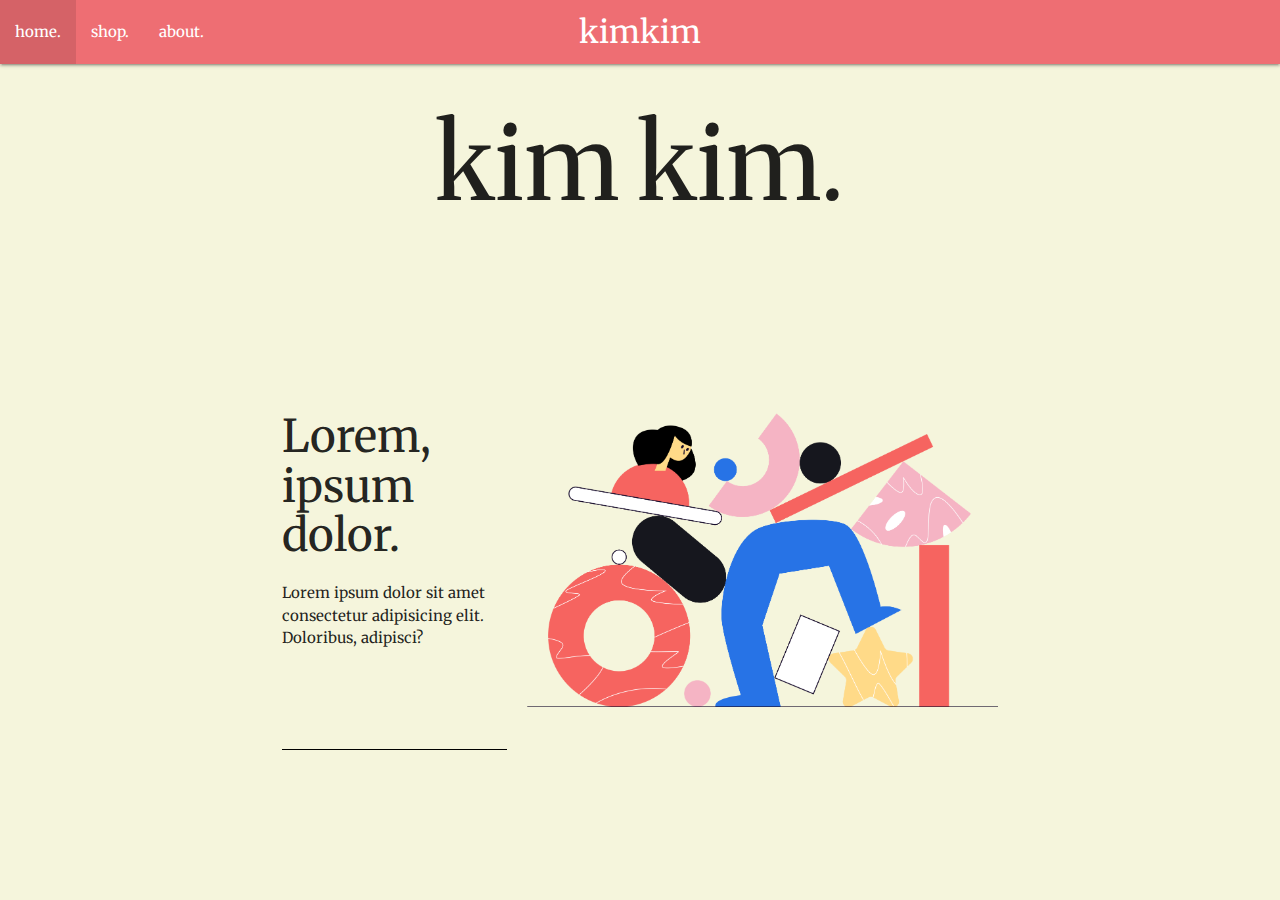
==== index.html @ bc7b5670 "first mock landing page" ====
<!DOCTYPE html>
  <html>
    <head>
      <!--Import Google Icon Font-->
      <link href="https://fonts.googleapis.com/icon?family=Material+Icons" rel="stylesheet">
      <!--css imports-->
      <link type="text/css" rel="stylesheet" href="/css/materialize.css"  media="screen,projection"/>
      <link rel="stylesheet" href="/css/materialize.min.css">
      <link rel="stylesheet" href="/css/style.css">
      <link rel="stylesheet" href="/css/utilities.css">
      <!-- java imports -->
      <link rel="stylesheet" href="/javascript/script.js">
      <link rel="stylesheet" href="/javascript/materialize.min.js">
      <link rel="stylesheet" href="/javascript/materialize.js">
      <!-- font & icon imports -->
      <link rel="preconnect" href="https://fonts.gstatic.com">
      <link href="https://fonts.googleapis.com/css2?family=Merriweather:ital,wght@0,300;0,400;0,700;0,900;1,300;1,400;1,700&display=swap" rel="stylesheet">
      <link rel="stylesheet" href="https://cdnjs.cloudflare.com/ajax/libs/font-awesome/5.15.1/css/all.min.css" />

      <!--Let browser know website is optimized for mobile-->
      <meta name="viewport" content="width=device-width, initial-scale=1.0"/>
    </head>
    <body> 
    <nav>
      <div class="nav-wrapper">
        <a href="#" class="brand-logo center">kimkim</a>
        <ul id="nav-mobile" class="left hide-on-med-and-down">
          <li><a href="sass.html">home.</a></li>
          <li><a href="badges.html">shop.</a></li>
          <li><a href="collapsible.html">about.</a></li>
        </ul>
      </div>
    </nav>
    <div class="main-header">
        <h1>kim kim.</h1>
    </div>

    <!-- showcase -->
    <section class='container'>
        <div class="secondary-header grid">
            <div class="left-header">
                <h2 class="lg-font">Lorem, ipsum dolor.</h2>
                <p class="md-font">Lorem ipsum dolor sit amet consectetur adipisicing elit. Doloribus, adipisci? <br><br><br><br><br><br><br></p>
            </div>
            <div class="right-header">
                <img src="/img/Struct Demo.png" alt="">
            </div>
        </div>

    </section>
     

    


  

      <!--JavaScript at end of body for optimized loading-->
      <script type="text/javascript" src="/javascript/materialize.min.js"></script>
    </body>
  </html>
---- css/style.css ----
* {
    padding: 0;
    margin: 0;
}

body {
    background-color: beige;
}

.main-header h1 {
    font-family: Merriweather;
    font-size: 7rem;
    text-align: center;
}

.nav-wrapper a {
    font-family: Merriweather;
}

.secondary-header {
    margin-top: 80px;
    padding: 50px;
}

.left-header {
    font-family: Merriweather;
    border-bottom: black solid .5px;
    height: 373px;
}

.right-header img {
    width: 100%;
    
}

.right-header {
    grid-column: 2 / 4;
    
   
}
---- css/utilities.css ----
:root {
    --primary-color: rgb(85, 96, 199);
    
}

/* content holders */
.container {
    max-width: 1100px;
    margin: 0 auto;
    overflow: auto;
    padding: 0 40px;
}

.flex {
    display: flex;
    justify-content: center;
    align-items: center;
    height: 100%;
}

.grid {
    display: grid;
    grid-template-columns: repeat(3, 1fr);
    gap: 20px;
    justify-content: center;
    align-items: center;
    height: 100%;
}

.grid-3 {
    display: grid;
    grid-template-columns: 1fr, 2fr;
    gap: 500px;
    justify-content: center;
    align-items: center;
    height: 100%;
}
  
/* fonts */

.md-font {
    font-family: Merriweather;
    font-size: 1rem;
}

.lg-font {
    font-family: Merriweather;
    font-size: 3rem;
}
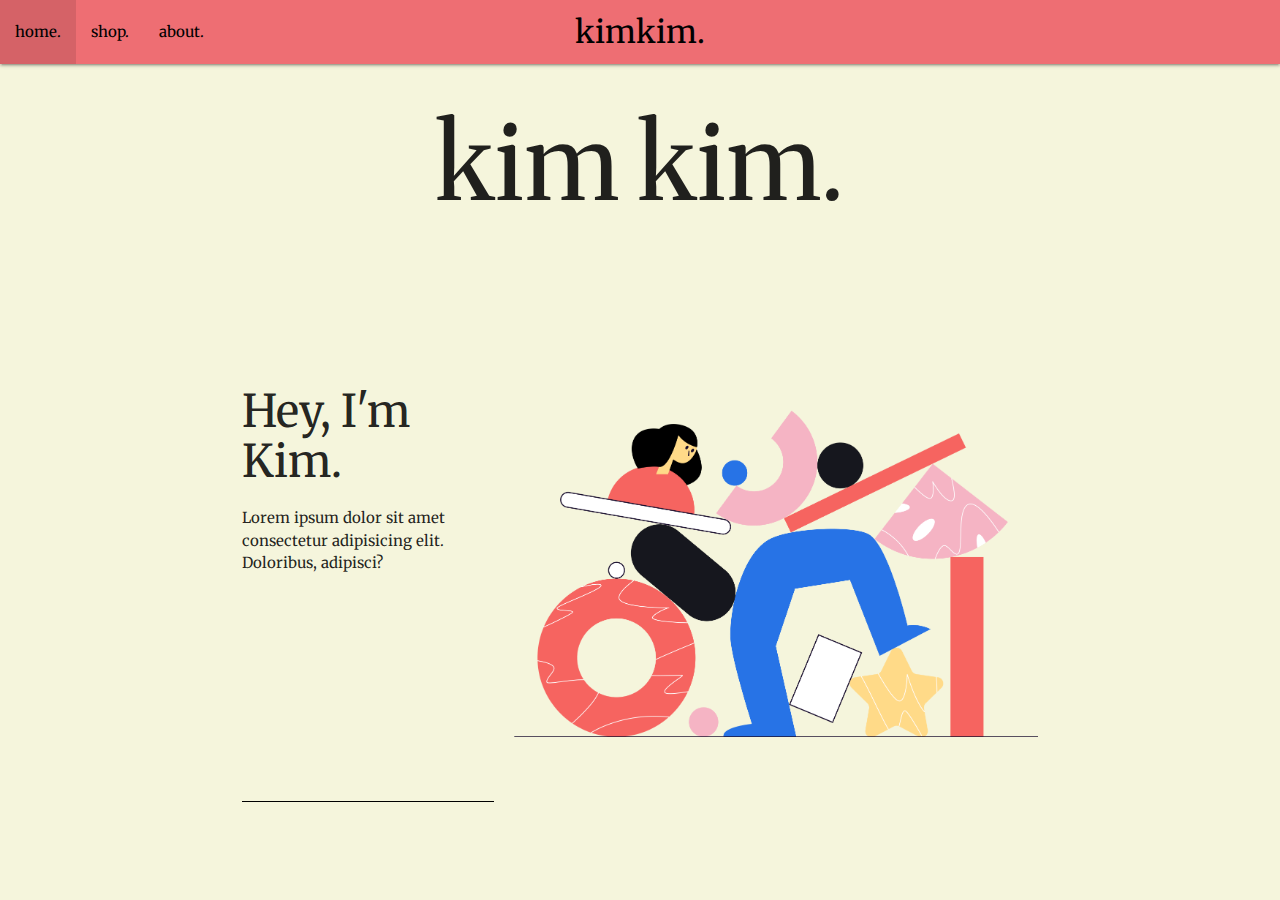
==== commit 8544e93f: "added shop page" ====
--- a/index.html
+++ b/index.html
@@ -23,11 +23,11 @@
     <body> 
     <nav>
       <div class="nav-wrapper">
-        <a href="#" class="brand-logo center">kimkim</a>
+        <a href="#" class="brand-logo center black-text">kimkim.</a>
         <ul id="nav-mobile" class="left hide-on-med-and-down">
-          <li><a href="sass.html">home.</a></li>
-          <li><a href="badges.html">shop.</a></li>
-          <li><a href="collapsible.html">about.</a></li>
+          <li><a href="index.html" class="black-text">home.</a></li>
+          <li><a href="shop.html" class="black-text">shop.</a></li>
+          <li><a href="collapsible.html" class="black-text">about.</a></li>
         </ul>
       </div>
     </nav>
@@ -39,14 +39,13 @@
     <section class='container'>
         <div class="secondary-header grid">
             <div class="left-header">
-                <h2 class="lg-font">Lorem, ipsum dolor.</h2>
-                <p class="md-font">Lorem ipsum dolor sit amet consectetur adipisicing elit. Doloribus, adipisci? <br><br><br><br><br><br><br></p>
+                <h2 class="lg-font">Hey, I'm Kim.</h2>
+                <p class="md-font">Lorem ipsum dolor sit amet consectetur adipisicing elit. Doloribus, adipisci?</p>
             </div>
             <div class="right-header">
                 <img src="/img/Struct Demo.png" alt="">
             </div>
         </div>
-
     </section>
      
 
--- a/css/style.css
+++ b/css/style.css
@@ -11,6 +11,7 @@
     font-family: Merriweather;
     font-size: 7rem;
     text-align: center;
+    
 }
 
 .nav-wrapper a {
@@ -25,7 +26,7 @@
 .left-header {
     font-family: Merriweather;
     border-bottom: black solid .5px;
-    height: 373px;
+    height: 450.5px;
 }
 
 .right-header img {
@@ -39,4 +40,39 @@
    
 }
 
+/* card styles */
 
+
+.card-one {
+    border-top: var(--primary-color) 4px solid;
+}
+
+.card-two{
+    border-top: red 4px solid;
+}
+
+.card-three {
+    border-top: green 4px solid;
+}
+
+.card-four {
+    border-top: yellow 4px solid;
+}
+
+.card-five {
+    border-top: purple 4px solid;
+}
+
+
+
+
+
+
+
+
+
+
+
+.shop-header {
+    margin-bottom: 150px;
+}--- a/css/utilities.css
+++ b/css/utilities.css
@@ -5,12 +5,7 @@
 }
 
 /* content holders */
-.container {
-    max-width: 1100px;
-    margin: 0 auto;
-    overflow: auto;
-    padding: 0 40px;
-}
+
 
 .flex {
     display: flex;
@@ -28,16 +23,29 @@
     height: 100%;
 }
 
-.grid-3 {
+.grid-4 {
     display: grid;
-    grid-template-columns: 1fr, 2fr;
-    gap: 500px;
+    grid-template-columns: repeat(3, 1fr);
+    grid-template-rows: auto;
+    gap: 20px;
     justify-content: center;
     align-items: center;
     height: 100%;
 }
+
+/* .card {
+    border-top: var(--primary-color) solid 5px;
+}     */
+
+
+
+
   
 /* fonts */
+.sm-font {
+    font-family: 'Merriweather';
+    font-size: .9rem;
+}
 
 .md-font {
     font-family: Merriweather;
@@ -47,4 +55,8 @@
 .lg-font {
     font-family: Merriweather;
     font-size: 3rem;
+}
+
+.text-center {
+    text-align: center;
 }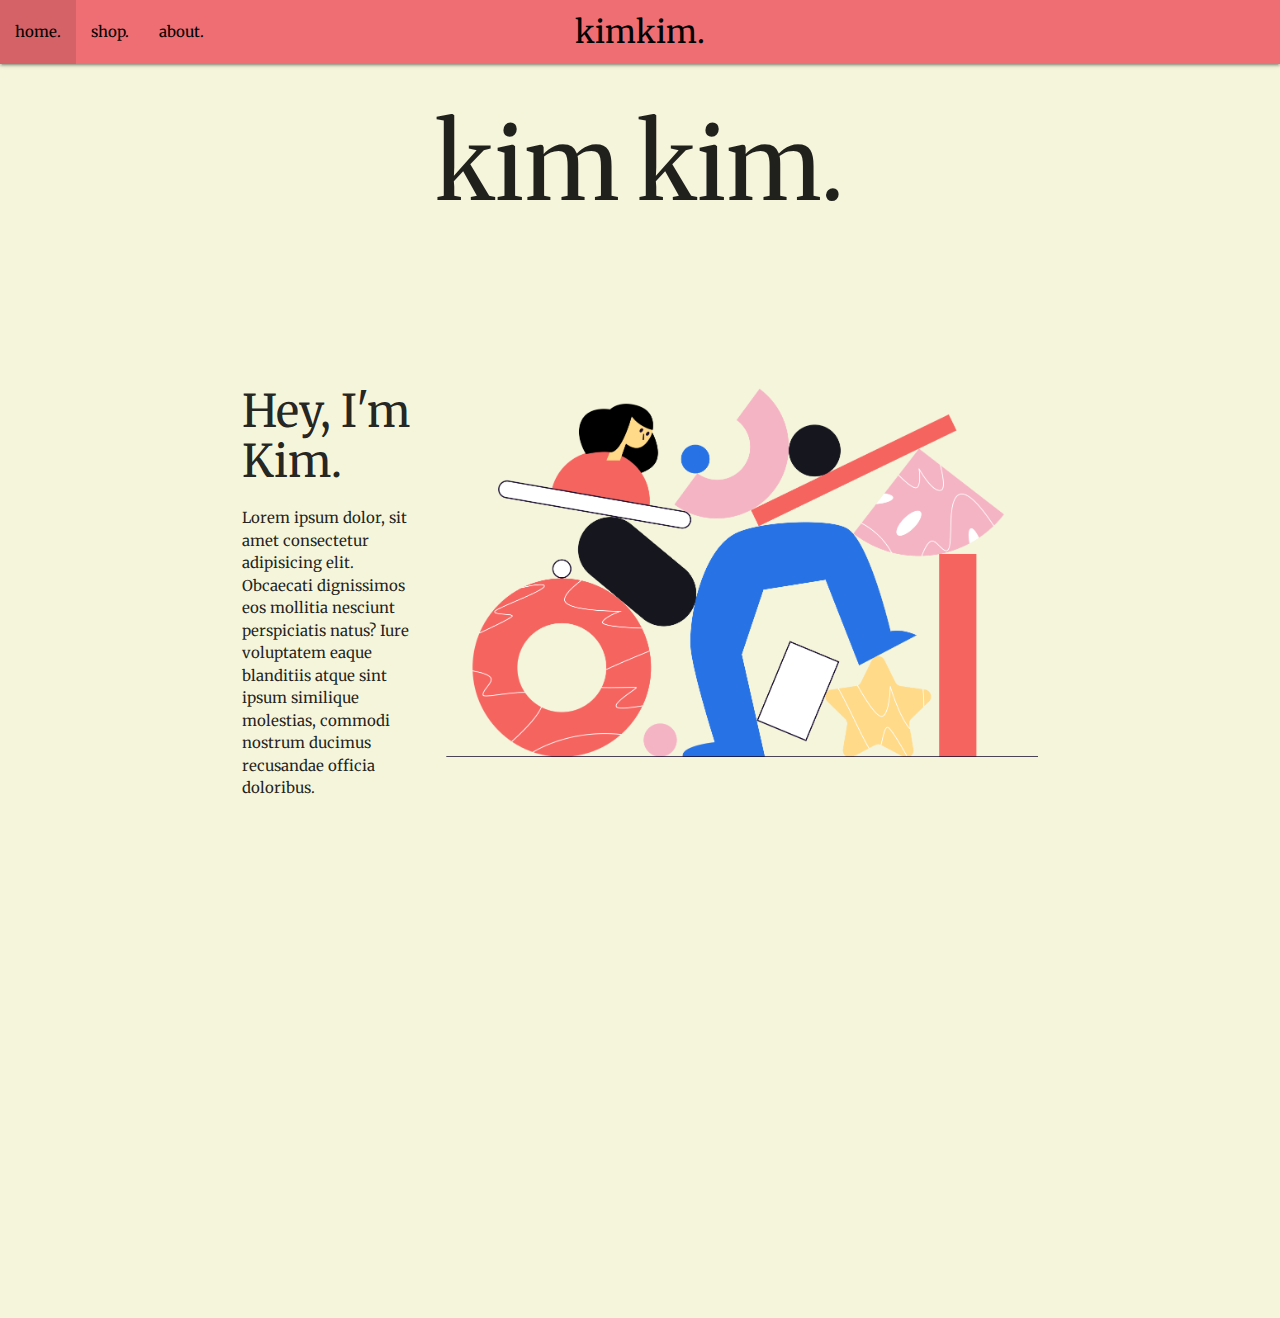
==== commit c7eac3e8: "grid ideas on shop page" ====
--- a/index.html
+++ b/index.html
@@ -40,7 +40,7 @@
         <div class="secondary-header grid">
             <div class="left-header">
                 <h2 class="lg-font">Hey, I'm Kim.</h2>
-                <p class="md-font">Lorem ipsum dolor sit amet consectetur adipisicing elit. Doloribus, adipisci?</p>
+                <p class="md-font">Lorem ipsum dolor, sit amet consectetur adipisicing elit. Obcaecati dignissimos eos mollitia nesciunt perspiciatis natus? Iure voluptatem eaque blanditiis atque sint ipsum similique molestias, commodi nostrum ducimus recusandae officia doloribus.</p>
             </div>
             <div class="right-header">
                 <img src="/img/Struct Demo.png" alt="">
--- a/css/style.css
+++ b/css/style.css
@@ -25,8 +25,11 @@
 
 .left-header {
     font-family: Merriweather;
-    border-bottom: black solid .5px;
-    height: 450.5px;
+    
+}
+
+.left-header p {
+    max-width: 300px;
 }
 
 .right-header img {
@@ -35,7 +38,8 @@
 }
 
 .right-header {
-    grid-column: 2 / 4;
+    grid-column: 2 / 5;
+    grid: 1 / -4;
     
    
 }
@@ -48,31 +52,37 @@
 }
 
 .card-two{
-    border-top: red 4px solid;
+    border-top: var(--primary-color) 4px solid;
 }
 
 .card-three {
-    border-top: green 4px solid;
+    border-top: var(--primary-color) 4px solid;
 }
 
 .card-four {
-    border-top: yellow 4px solid;
+    border-top: var(--primary-color) 4px solid;
 }
 
 .card-five {
-    border-top: purple 4px solid;
+    border-top: var(--primary-color) 4px solid;
 }
 
+.card-six {
+    border-top: var(--primary-color) 4px solid;
+    
+}
 
-
-
-
-
-
-
-
+.card-six img {
+    height: 100%;
+    width: 100%;
+}
 
 
 .shop-header {
     margin-bottom: 150px;
+}
+
+.card-image img {
+    height: 300px;
+    width: 300px;
 }--- a/css/utilities.css
+++ b/css/utilities.css
@@ -16,17 +16,8 @@
 
 .grid {
     display: grid;
-    grid-template-columns: repeat(3, 1fr);
-    gap: 20px;
-    justify-content: center;
-    align-items: center;
-    height: 100%;
-}
-
-.grid-4 {
-    display: grid;
-    grid-template-columns: repeat(3, 1fr);
-    grid-template-rows: auto;
+    grid-template-columns: repeat(4, 1fr);
+    grid-template-rows: repeat(2, 1fr);
     gap: 20px;
     justify-content: center;
     align-items: center;
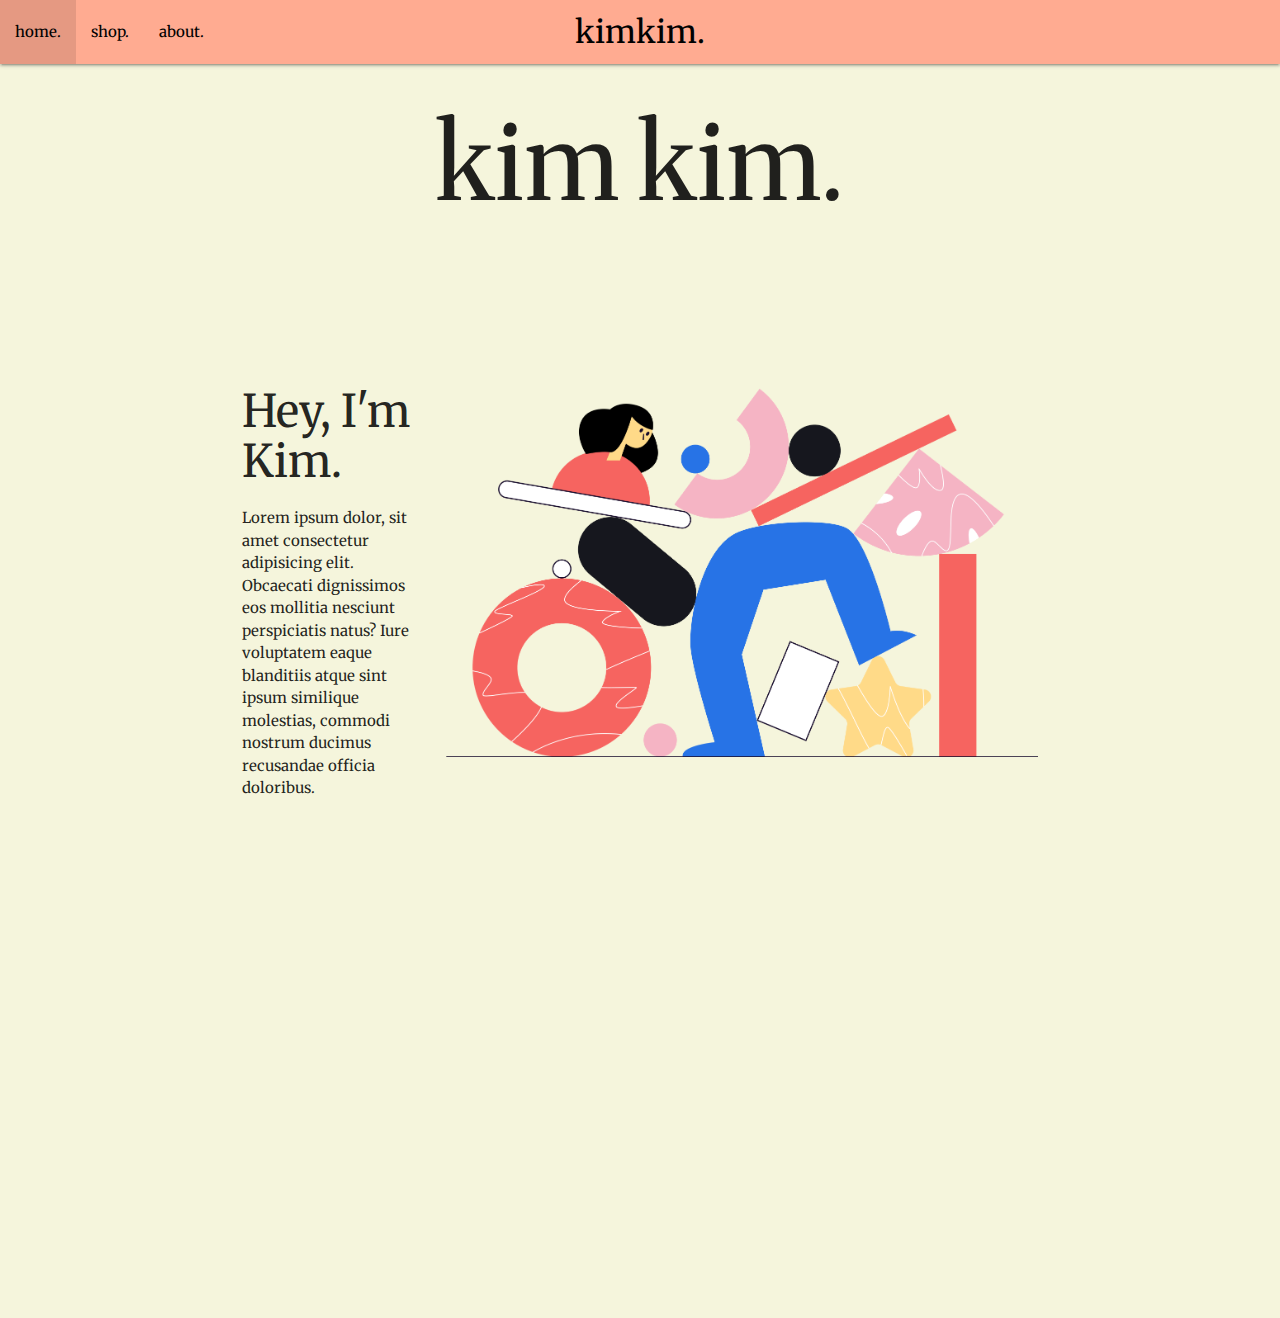
==== commit b86a7805: "update sale cards with real photos" ====
--- a/index.html
+++ b/index.html
@@ -22,7 +22,7 @@
     </head>
     <body> 
     <nav>
-      <div class="nav-wrapper">
+      <div class="nav-wrapper deep-orange lighten-3">
         <a href="#" class="brand-logo center black-text">kimkim.</a>
         <ul id="nav-mobile" class="left hide-on-med-and-down">
           <li><a href="index.html" class="black-text">home.</a></li>
--- a/css/style.css
+++ b/css/style.css
@@ -82,7 +82,3 @@
     margin-bottom: 150px;
 }
 
-.card-image img {
-    height: 300px;
-    width: 300px;
-}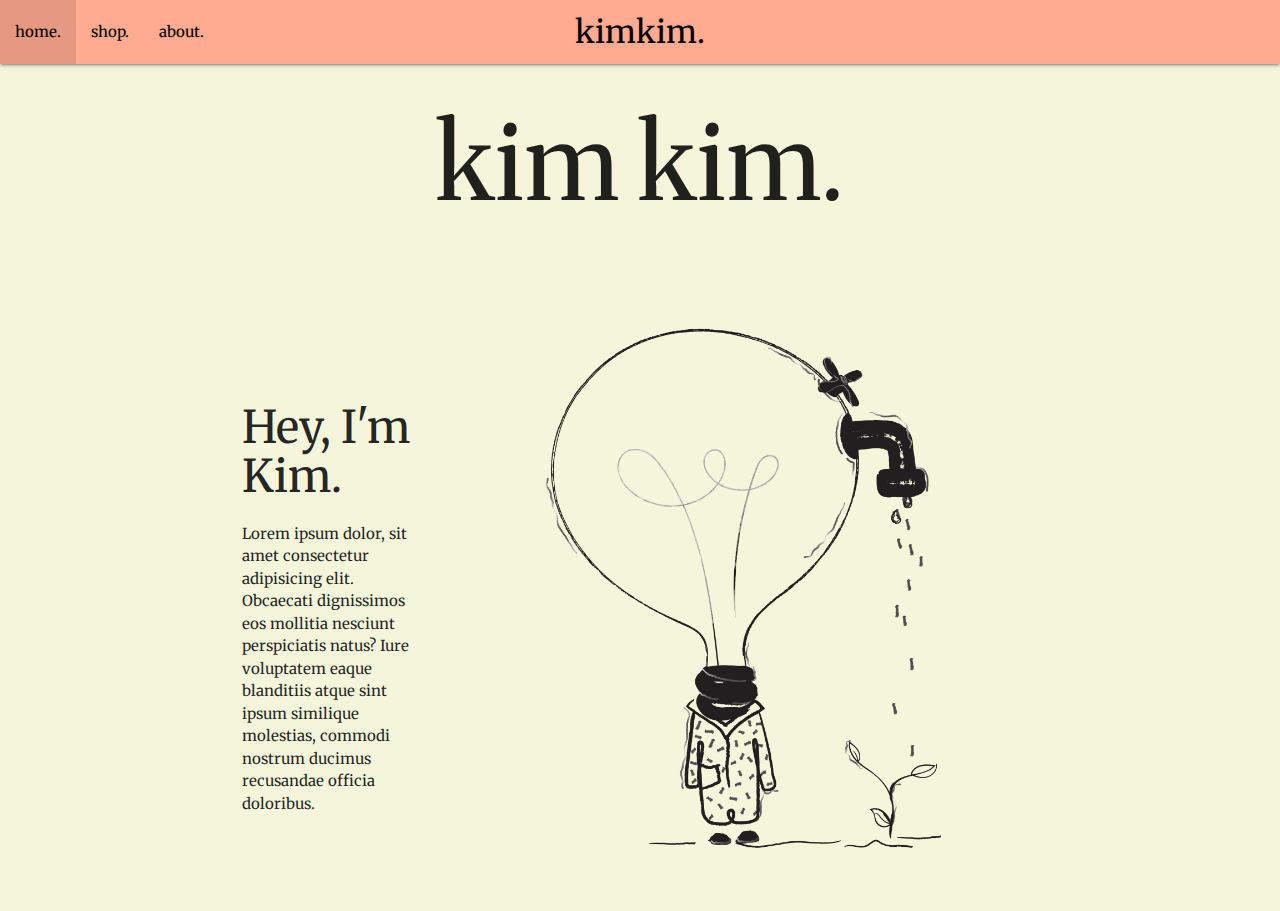
==== commit 43372938: "changed landing page icon. added rows to shop" ====
--- a/index.html
+++ b/index.html
@@ -43,7 +43,7 @@
                 <p class="md-font">Lorem ipsum dolor, sit amet consectetur adipisicing elit. Obcaecati dignissimos eos mollitia nesciunt perspiciatis natus? Iure voluptatem eaque blanditiis atque sint ipsum similique molestias, commodi nostrum ducimus recusandae officia doloribus.</p>
             </div>
             <div class="right-header">
-                <img src="/img/Struct Demo.png" alt="">
+                <img src="img/08 copy.png" alt="">
             </div>
         </div>
     </section>
--- a/css/style.css
+++ b/css/style.css
@@ -19,7 +19,7 @@
 }
 
 .secondary-header {
-    margin-top: 80px;
+    margin-top: 50px;
     padding: 50px;
 }
 
@@ -33,7 +33,7 @@
 }
 
 .right-header img {
-    width: 100%;
+    width: 90%;
     
 }
 
--- a/css/utilities.css
+++ b/css/utilities.css
@@ -17,7 +17,7 @@
 .grid {
     display: grid;
     grid-template-columns: repeat(4, 1fr);
-    grid-template-rows: repeat(2, 1fr);
+    /* grid-template-rows: repeat(2, 1fr); */
     gap: 20px;
     justify-content: center;
     align-items: center;
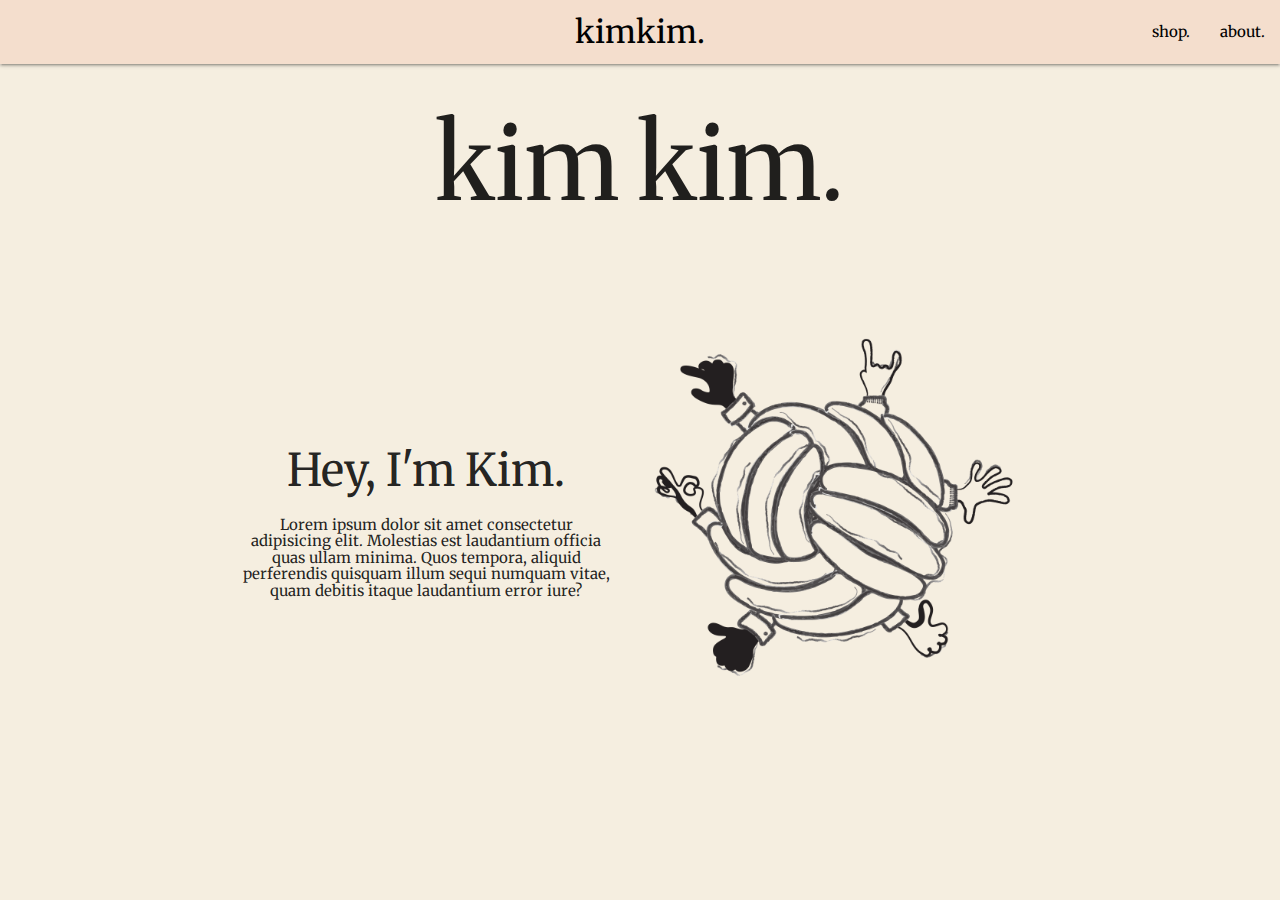
==== commit 59117152: "homepage edit and trying new shop layouts" ====
--- a/index.html
+++ b/index.html
@@ -22,10 +22,9 @@
     </head>
     <body> 
     <nav>
-      <div class="nav-wrapper deep-orange lighten-3">
-        <a href="#" class="brand-logo center black-text">kimkim.</a>
-        <ul id="nav-mobile" class="left hide-on-med-and-down">
-          <li><a href="index.html" class="black-text">home.</a></li>
+      <div class="nav-wrapper">
+        <a href="index.html" class="brand-logo center black-text">kimkim.</a>
+        <ul id="nav-mobile" class="right hide-on-med-and-down">
           <li><a href="shop.html" class="black-text">shop.</a></li>
           <li><a href="collapsible.html" class="black-text">about.</a></li>
         </ul>
@@ -40,10 +39,10 @@
         <div class="secondary-header grid">
             <div class="left-header">
                 <h2 class="lg-font">Hey, I'm Kim.</h2>
-                <p class="md-font">Lorem ipsum dolor, sit amet consectetur adipisicing elit. Obcaecati dignissimos eos mollitia nesciunt perspiciatis natus? Iure voluptatem eaque blanditiis atque sint ipsum similique molestias, commodi nostrum ducimus recusandae officia doloribus.</p>
+                <h6 class="text-center md-font">Lorem ipsum dolor sit amet consectetur adipisicing elit. Molestias est laudantium officia quas ullam minima. Quos tempora, aliquid perferendis quisquam illum sequi numquam vitae, quam debitis itaque laudantium error iure?</h6>
             </div>
             <div class="right-header">
-                <img src="img/08 copy.png" alt="">
+                <img src="img/02 copy.png" alt="">
             </div>
         </div>
     </section>
--- a/css/style.css
+++ b/css/style.css
@@ -3,8 +3,13 @@
     margin: 0;
 }
 
+
 body {
-    background-color: beige;
+    background-color: #F5EEE0;   
+}
+
+::-webkit-scrollbar {
+    display: none;
 }
 
 .main-header h1 {
@@ -12,6 +17,10 @@
     font-size: 7rem;
     text-align: center;
     
+}
+
+.nav-wrapper {
+    background-color: #F4DECD;
 }
 
 .nav-wrapper a {
@@ -24,8 +33,7 @@
 }
 
 .left-header {
-    font-family: Merriweather;
-    
+    font-family: Merriweather; 
 }
 
 .left-header p {
@@ -47,38 +55,17 @@
 /* card styles */
 
 
-.card-one {
-    border-top: var(--primary-color) 4px solid;
-}
 
-.card-two{
-    border-top: var(--primary-color) 4px solid;
-}
 
-.card-three {
-    border-top: var(--primary-color) 4px solid;
-}
 
-.card-four {
-    border-top: var(--primary-color) 4px solid;
-}
 
-.card-five {
-    border-top: var(--primary-color) 4px solid;
-}
-
-.card-six {
-    border-top: var(--primary-color) 4px solid;
-    
-}
-
-.card-six img {
-    height: 100%;
-    width: 100%;
-}
 
 
 .shop-header {
     margin-bottom: 150px;
 }
 
+
+
+
+
--- a/css/utilities.css
+++ b/css/utilities.css
@@ -1,6 +1,10 @@
 
 :root {
-    --primary-color: rgb(85, 96, 199);
+    --beige: #F5EEE0;
+    --dark-beige: #D1B98F;
+    --azure: #E0F3F5;
+    --champagne-pink: #F4DECD;
+    --light-pink: #F5EBE6;
     
 }
 
@@ -16,11 +20,12 @@
 
 .grid {
     display: grid;
-    grid-template-columns: repeat(4, 1fr);
+    grid-template-columns: repeat(2, 1fr);
     /* grid-template-rows: repeat(2, 1fr); */
     gap: 20px;
     justify-content: center;
     align-items: center;
+    text-align: center;
     height: 100%;
 }
 
